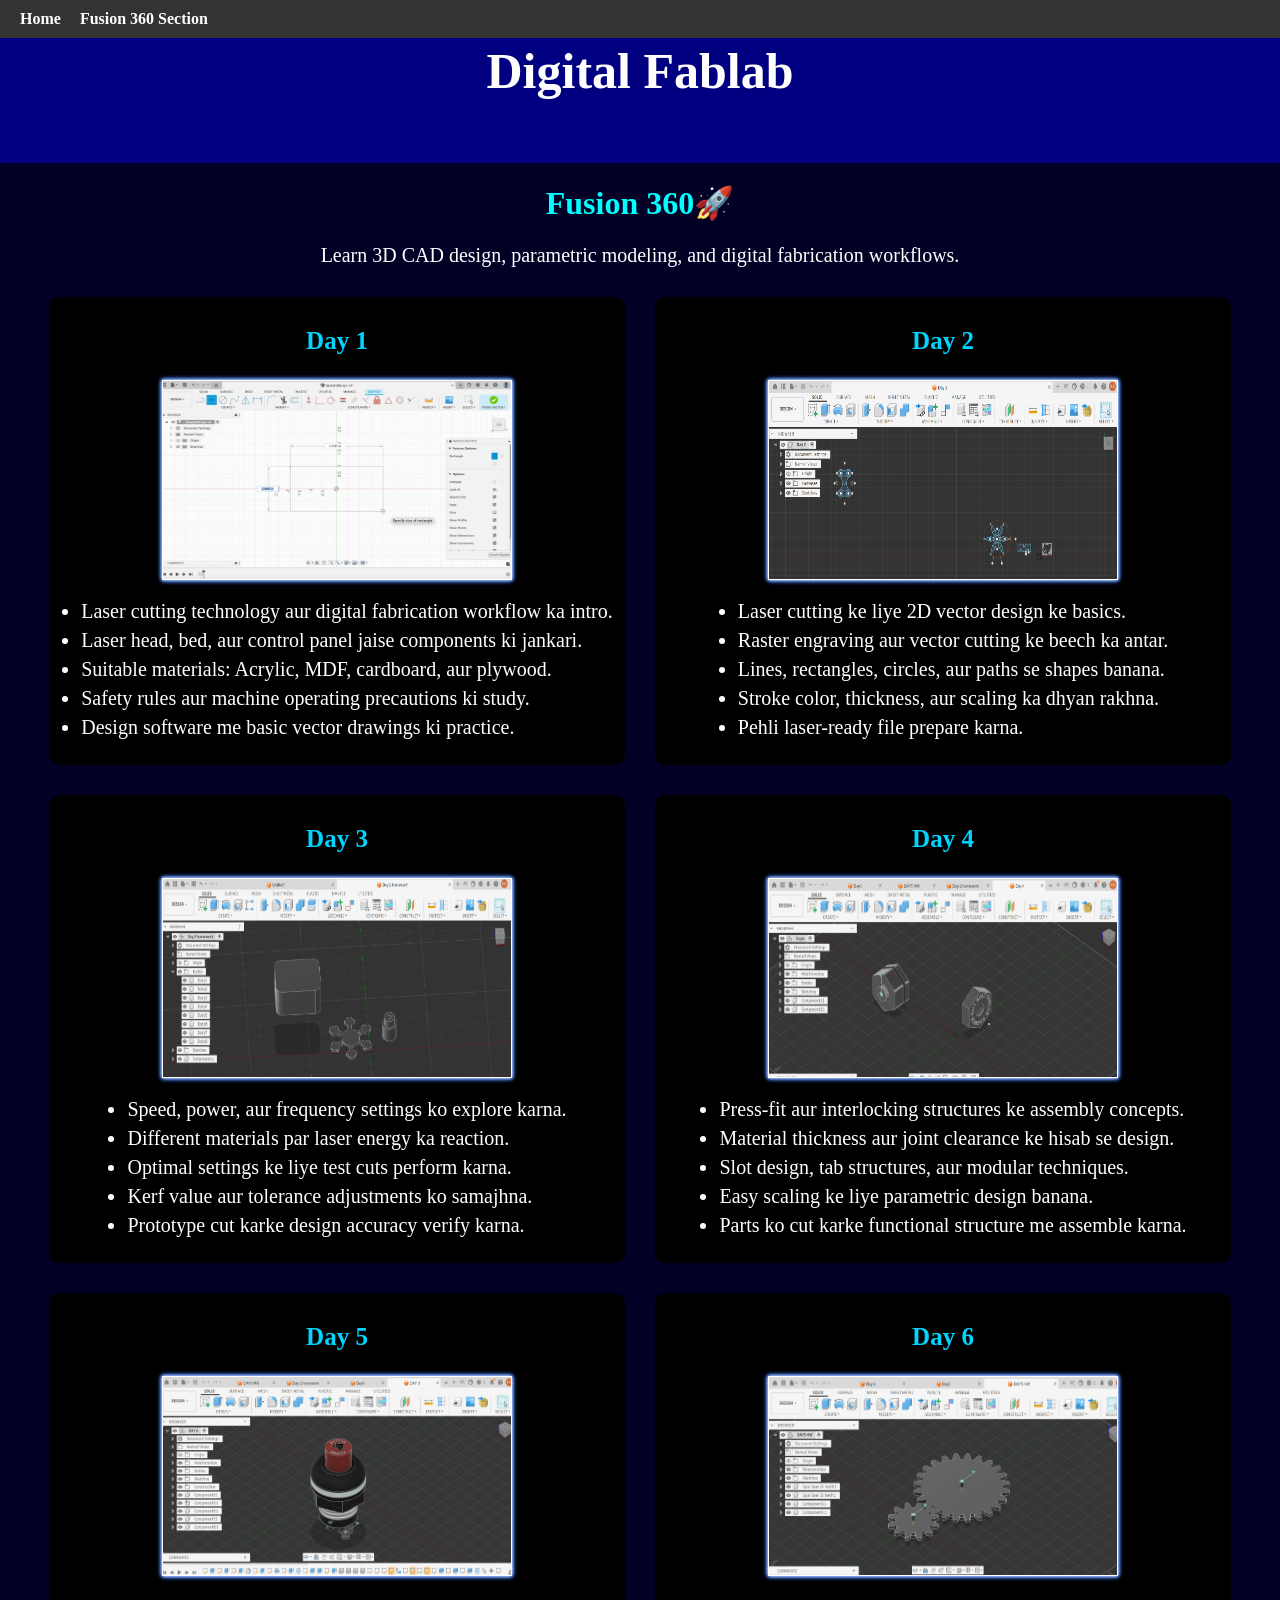
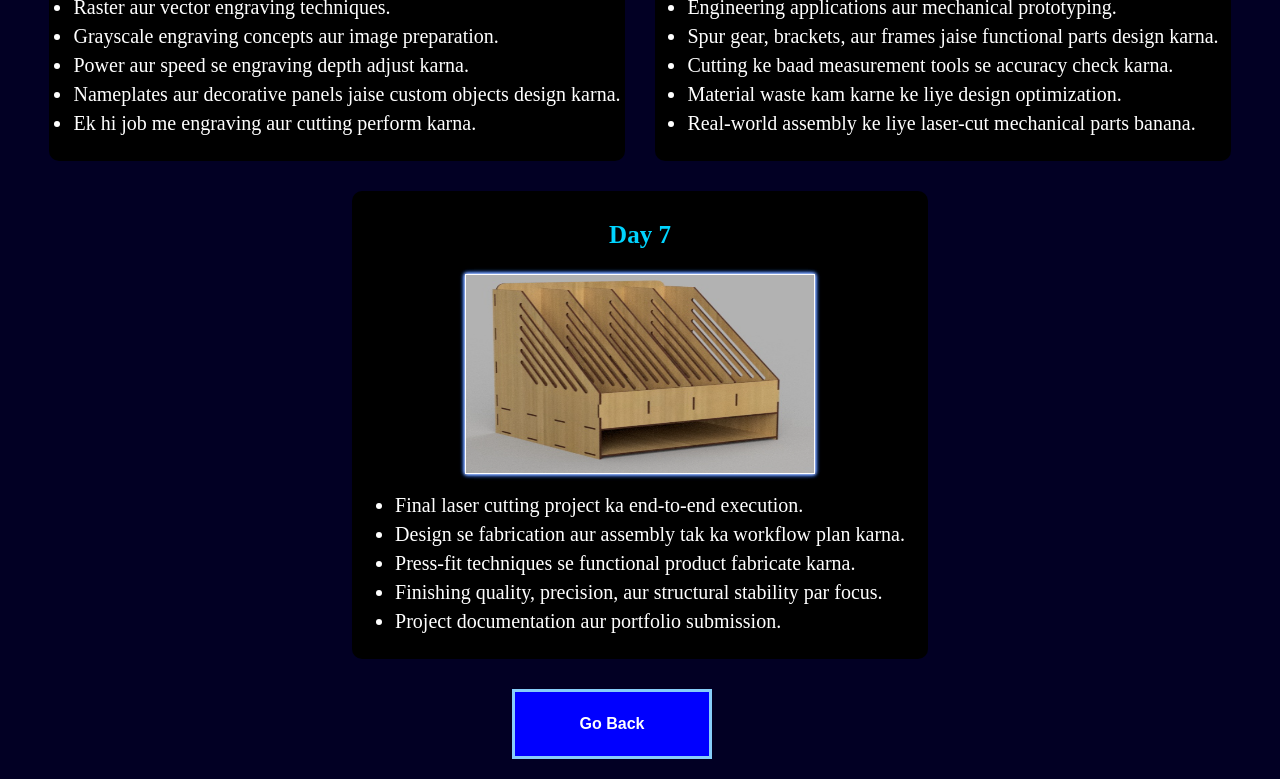
==== mywebsec3.html @ 922c1e90 "Add files via upload" ====
<!DOCTYPE html>
<html lang="en">
<head>
  <meta charset="UTF-8">
  <meta name="viewport" content="width=device-width, initial-scale=1.0">
  <title>Digital Fablab - Laser Cutting Workshop</title>
  <link href="./style.css" rel="stylesheet">
  <style>
    html, body {
      height: auto;
      overflow-y: auto;
      margin: 0;
      padding: 0;
      /* Smooth scrolling for anchor links */
      scroll-behavior: smooth; 
    }

    /* Basic navbar styling */
    nav {
      background-color: #333;
      padding: 10px 20px;
    }

    nav a {
      color: #fff;
      text-decoration: none;
      margin-right: 15px;
      font-weight: bold;
    }

    nav a:hover {
      text-decoration: underline;
    }

    .box-points {
      text-align: left;
      padding-left: 20px;
    }

    .box-points li {
      margin-bottom: 6px;
    }
  </style>
</head>
<body>

  <!-- Navigation Bar with Anchor Links -->
  <nav>
    <a href="#digfab-top">Home</a>
    <a href="#webdev">Fusion 360 Section</a>
  </nav>

  <div class="digfab" id="digfab-top">
    <h1 id="y">Digital Fablab</h1>
  </div>

  <!-- Target Section with ID -->
  <h1 id="webdev">Fusion 360🚀</h1> 
  <p class="pardev">Learn 3D CAD design, parametric modeling, and digital fabrication workflows.</p>

  <div class="badabox">

    <div class="chhotobox">
      <h1>Day 1</h1>
      <img src="./photos/auto11.png" alt="Day 1 - Intro to Laser Cutting">
      <ul class="box-points">
        <li>Laser cutting technology aur digital fabrication workflow ka intro.</li>
        <li>Laser head, bed, aur control panel jaise components ki jankari.</li>
        <li>Suitable materials: Acrylic, MDF, cardboard, aur plywood.</li>
        <li>Safety rules aur machine operating precautions ki study.</li>
        <li>Design software me basic vector drawings ki practice.</li>
      </ul>
    </div>

    <div class="chhotobox">
      <h1>Day 2</h1>
      <img src="./photos/auto1.png" alt="Day 2 - 2D Vector Design">
      <ul class="box-points">
        <li>Laser cutting ke liye 2D vector design ke basics.</li>
        <li>Raster engraving aur vector cutting ke beech ka antar.</li>
        <li>Lines, rectangles, circles, aur paths se shapes banana.</li>
        <li>Stroke color, thickness, aur scaling ka dhyan rakhna.</li>
        <li>Pehli laser-ready file prepare karna.</li>
      </ul>
    </div>

    <div class="chhotobox">
      <h1>Day 3</h1>
      <img src="./photos/auto3.png" alt="Day 3 - Machine Parameters">
      <ul class="box-points">
        <li>Speed, power, aur frequency settings ko explore karna.</li>
        <li>Different materials par laser energy ka reaction.</li>
        <li>Optimal settings ke liye test cuts perform karna.</li>
        <li>Kerf value aur tolerance adjustments ko samajhna.</li>
        <li>Prototype cut karke design accuracy verify karna.</li>
      </ul>
    </div>

    <div class="chhotobox">
      <h1>Day 4</h1>
      <img src="./photos/auto4.png" alt="Day 4 - Assembly Design">
      <ul class="box-points">
        <li>Press-fit aur interlocking structures ke assembly concepts.</li>
        <li>Material thickness aur joint clearance ke hisab se design.</li>
        <li>Slot design, tab structures, aur modular techniques.</li>
        <li>Easy scaling ke liye parametric design banana.</li>
        <li>Parts ko cut karke functional structure me assemble karna.</li>
      </ul>
    </div>

    <div class="chhotobox">
      <h1>Day 5</h1>
      <img src="./photos/auto5.png" alt="Day 5 - Engraving Techniques">
      <ul class="box-points">
        <li>Raster aur vector engraving techniques.</li>
        <li>Grayscale engraving concepts aur image preparation.</li>
        <li>Power aur speed se engraving depth adjust karna.</li>
        <li>Nameplates aur decorative panels jaise custom objects design karna.</li>
        <li>Ek hi job me engraving aur cutting perform karna.</li>
      </ul>
    </div>

    <div class="chhotobox">
      <h1>Day 6</h1>
      <img src="./photos/auto6.png" alt="Day 6 - Engineering Prototyping">
      <ul class="box-points">
        <li>Engineering applications aur mechanical prototyping.</li>
        <li>Spur gear, brackets, aur frames jaise functional parts design karna.</li>
        <li>Cutting ke baad measurement tools se accuracy check karna.</li>
        <li>Material waste kam karne ke liye design optimization.</li>
        <li>Real-world assembly ke liye laser-cut mechanical parts banana.</li>
      </ul>
    </div>

    <div class="chhotobox">
      <h1>Day 7</h1>
      <img src="./photos/auto7.png" alt="Day 7 - Final Project">
      <ul class="box-points">
        <li>Final laser cutting project ka end-to-end execution.</li>
        <li>Design se fabrication aur assembly tak ka workflow plan karna.</li>
        <li>Press-fit techniques se functional product fabricate karna.</li>
        <li>Finishing quality, precision, aur structural stability par focus.</li>
        <li>Project documentation aur portfolio submission.</li>
      </ul>
    </div>

  </div>

  <button class="goBackBtn" onclick="history.back()">Go Back</button>
  <script src="./script.js"></script>

</body>
</html>
---- style.css ----
*{
    font-family: Poppins;
}


body {

    align-items: center;
    justify-content: center;
    background-color:#020024;
    height: auto;

}
  





/*---------------------- Welcome site-----------------------*/

.welcome{
    height: 100%;
    width: 100%;
    margin-bottom: 30px;
}
 #welcome-text{
    font-size: 70px;
    font-weight: 900;
    text-align:center ;
    background: linear-gradient(to right, red, blue);
    color: transparent;
    -webkit-background-clip: text;
    -webkit-text-fill-color: transparent;
    transition: all 0.5s ease;
    transform: translateY(-30px);

 }
 #welcome-text{
    animation: twirlIn 1.5s ease-out forwards;

 }
 #welcome-text{
    transform: scale(1.05);
 }

@keyframes twirlIn {
    0%{
        opacity:0;
        transform:rotate(-180deg)scale(0.5);
    }
    60%{
        transform:rotate(15deg)scale(1.05);
    }
    100%{
        opacity:1;
        transform:rotate(0deg)scale(1);
    }
    
}


h2{
    color: white;
    text-align: center;
    margin-top:4px;
    font-size: 32px;
}


@keyframes anime {
    100%{
        text-shadow: 0 0 60px rgba(21, 0 ,255, 0.457);
    }
}

.btnsec{
    display: flex;
    justify-content: center;
    align-items: center;
    align-content: center;
    gap: 50%;
}
.btn{
    margin-top: 9px;
    padding: 10px 20px;
    background-color:blue;
    font-weight: 600;
    color: #fff;
    transition: all ease 0.2s;
    font-family: sans-serif;
    font-size: 1rem;
    cursor: pointer;
    border:0.2rem solid lightskyblue ;
}
.btn:active{
    scale: 0.9;
}
.btnsec button:hover{
    border:0.1rem solid white;
    background-color: transparent;
   
    box-shadow:
     0 0 .2rem #fff, inset 0 0 0.2rem #fff ,0 0 2rem #3877FF,
     inset 0 0 0.3rem #fff, inset 0 0 0.2rem #fff ,0 0 .4rem #3877FF,
     0 0 .4rem #3877FF , inset 0 0 .4rem #3877FF ;
}

.logo img{
    width: 100%;
    height: 100%;
    object-fit: cover;
    display: block;
    margin: auto;
}
.lodoimg{
    display: flex;
    justify-content: center;
    align-items: center;
    align-content: center;
}













/*----------------html----------------*/
html{
    scroll-behavior: smooth;
    
}











/* ----------------------  Nav Section------------------*/



.navbar{
    display: flex;
    justify-content:left;
    align-items: flex-start;
    padding:15px 50px;
    background-color: #070443;
    color: white;
    border-radius: 12px;
    box-shadow: 0 4px 15px rgba(0, 0, 0 ,0.3);
}
.navbar a{
    color: #fff;
    text-decoration: none;
    margin-left: 20px;
    font-weight: 600;
    transition: 0.3s;
    font-size: 20px; 
    position: relative;
    
}
.navbar a:hover{
    color: #00ffff;
    transform: scale(1.1);
}
.navbar a::after{
    content: "";
    position: absolute;
    background: #fff;
    width: 100%;
    height: .1rem;
    left: 0;
    bottom: -5px;
    transform: scaleX(0);
    transform-origin: bottom right;
    transition: transform 0.5s;
}
.navbar a:hover::after{
    transform: scaleX(1);
    transform-origin:bottom left ;
}


#msite{
    display: none;
}









/*-------------Home Section----------------*/

.home-box{
    max-width:1200px;
    background: #111;
    padding: 0px;
    border-radius: 10px;
    box-shadow: 0 0 25px rgba(0, 170, 255, 0.3 );
    margin-top: 0;
    margin-bottom:-20px;
    height: fit-content;
    margin-left: 9px;
    margin-right: 9px;

}

.container{
    min-height: 100vh;
    width: 98%;
    display: flex;
    flex-direction: row-reverse;
    margin-left: 10px;
    margin-right: 20px;
    margin-bottom: 0%;
    
    
}
.left,.right{
    height:90vh;
    display: flex;
    align-items: center;
    flex-direction: row-reverse;
}
.left{
  background-color: #020024; 
   width:80%;
   padding-left: 3rem;
}
.right{
    background-color: darkblue;
   width:80%
}
.icons{
    color: #bbb;
    font-size:1.7rem;
    display: flex;
    flex-direction: column;
    justify-content: center;
    align-items: center;
    gap: 3rem;
    
}


.icons:hover{
    color: #00f0ff;
}
.icons .fa-brands:hover{
    cursor: pointer;
    color:blue;
    background-color: transparent;
}
#main{
    font-size: 70px;
    font-weight: 900;
    background: linear-gradient(to right, red, blue);
    color: transparent;
    -webkit-background-clip: text;
    -webkit-text-fill-color: transparent;
    text-shadow: 0 0 60px rgba(255,0,0,0.457);
    animation: anime 1s infinite alternate;
}
.content {
    margin-left:4rem ;
    display: flex;
    justify-content: right;
    flex-direction: column;
    align-items: flex-start;
    margin-bottom:0;
    padding: 0;
    margin-top: 0;
    line-height: 0.7;
    margin-right:25%;
}
#texthello{
    font-size: 40px;
    color:lightskyblue;
    animation: floatGlow 1s infinite ease-in-out;
}
@keyframes floatGlow{
    0%{
        transform: translateY(0);
        text-shadow: 0 0 5px #00f0ff;
    }
    50%{
       transform: translateY(-15px);
        text-shadow: 0 0 15px #00f0ff; 
    }
    100%{
        transform: translateY(0);
        text-shadow: 0 0 5px #00f0ff;
    }
}

#nametext{
    color: #fff;
    font-size: 1.1rem;
    line-height: 1.8rem;

}
.btncont{
    display: flex;
    flex-direction: row;
    justify-content: space-between;
    margin-right: 32px;
}


.right{
    display: flex;
    background: linear-gradient( to left, navy , #262525 70%);
    width: 30%;

}
.design .circle{
  aspect-ratio: 1;
  position: absolute;
  border-radius: 50%;
  top:55%;
  left: 72%;
  transform: translate(-50%,-50%);
}
.circle:nth-child(1){
    background:linear-gradient(90deg, transparent 36%, #262525 74%);
    width: 30rem;


}
.circle:nth-child(2){
    background-image:url("./photos/images.jpg");
    width : 22rem;
    background-size: 100%;
    background-repeat: no-repeat;
    border:0.1rem solid white;
    box-shadow:
     0 0 1rem #fff, inset 0 0 1rem #fff ,0 0 2rem #3877FF,
     inset 0 0 1rem #fff, inset 0 0 1rem #fff ,0 0 2rem #3877FF,
     0 0 4rem #3877FF , inset 0 0 4rem #3877FF ;
    
}











/*---------------About Section----------------------*/

.my h2{
    color: #ff69b4;
}
.about-box{
    max-width: 1000px;
    margin: auto;
    background: #111;
    padding: 40px;
    border-radius: 20px;
    box-shadow: 0 0 25px rgba(0, 170, 255, 0.3 );

}
#about{
    padding: 50px;
}
#abt{
    color: aqua;
    text-align: center;
    font-size: 40px;
    margin-bottom: 30px;
}
.flx{
    display: flex;
    align-items: flex-start;
    justify-content: space-between;
    flex-wrap: wrap;
    gap: 10px;
    flex-direction: row;
    width: 100%;
}
.my{
    flex: 1;
    color: #fff;
    text-align: left;
    display: flex;
    align-items: flex-start;
    flex-direction: column;
    width:80%;
}
.avif{
    flex: 1;
    display: flex;
    justify-content: flex-start;
    width: 20%;
}
.avif img{
    width: 300px;
    height:300px ;
    border-radius: 50%;
    object-fit: cover;
    border: 5px solid #00aaff;
    box-shadow: 
    0 0 20px #00aaff
    0 0 40px rgba(0, 170, 255, 0.5);
    margin-top: 2px;
    margin-left: 40px;

}
.avif img:hover{
     border:0.1rem solid white;
    box-shadow:
     0 0 .2rem #fff, inset 0 0 0.2rem #fff ,0 0 2rem #3877FF,
     inset 0 0 0.3rem #fff, inset 0 0 0.2rem #fff ,0 0 .4rem #3877FF,
     0 0 .4rem #3877FF , inset 0 0 .4rem #3877FF ;
}
.skill10{
    text-align: start;
}
.skill10 button{
    color: #fff;
    background-color: navy;
    font-size: 15px;
    border-color: lightskyblue;
}
.skill10 button:hover{
    border:0.1rem solid white;
    background-color: transparent;
   
    box-shadow:
     0 0 .2rem #fff, inset 0 0 0.2rem #fff ,0 0 2rem #3877FF,
     inset 0 0 0.3rem #fff, inset 0 0 0.2rem #fff ,0 0 .4rem #3877FF,
     0 0 .4rem #3877FF , inset 0 0 .4rem #3877FF ;
}
    
    







/*------------------Education------------------*/
.edu-box{

    max-width: 1000px;
    margin: auto;
    background: #111;
    padding: 40px;
    border-radius: 20px;
    box-shadow: 0 0 25px rgba(0, 170, 255, 0.3 );
    display: flex;
    flex-direction: column;

}
#education{
    color: white;
}
.year{
    color: pink;
    margin-top: 2rem;
}
.content p{
    color: #fff;
    margin-top: .5rem;
}
.content h3{
    color: #00ffff;
}
.edu{
    color: #00ffff;
}












/*------------------Projects-------------------*/
.pro-box{
    max-width: 1000px;
    margin: auto;
    background: #111;
    padding: 40px;
    border-radius: 20px;
    box-shadow: 0 0 25px rgba(0, 170, 255, 0.3 );
    display: flex;
    flex-direction:column;


}

.mod-box{
    display: flex;
    flex-direction: row;
    flex-wrap: wrap;
    gap: 30px;
    justify-content: center;
    border-color: lightskyblue;

}
.probox h2{
    color:#ff69b4;
}
.probox p{
    color: #bbb;
    text-align: start;
}
.probox h3{
    color: #00aaff;
}
#mp{
    color: #00f0ff;
    text-align: center;
    margin-bottom: 40px;
}
.probox{
    border-radius: 8px;
    padding: 15px;
    width: 250px;
    text-align: center;
    transition: transform 0.3s , box-shadow 0.3s;
    border:0.1rem solid white;
   
}
.probox:hover{
    border:0.1rem solid white;
   
    box-shadow:
     0 0 .5rem #fff, inset 0 0 0.5rem #fff ,0 0 1rem #3877FF,
     inset 0 0 0.5rem #fff, inset 0 0 0.5rem #fff ,0 0 1rem #3877FF,
     0 0 2rem #3877FF , inset 0 0 2rem #3877FF ;
}
.probox img{
    width: 100%;
    height: 120px;
    object-fit: cover;
    border-radius: 10px;
    border-color: lightskyblue;
    margin-bottom: 10px;
}
.box{
    display: flex;
    flex-direction: column;
    gap: 20px;
    
}

.edu-content{
    border-radius: 8px;
    padding: 15px;
    width: 90%;
    text-align: center;
    transition: transform 0.3s , box-shadow 0.3s;
    border:0.1rem solid white;
    
   
}
.edu-content:hover{
    border:0.1rem solid white;
   
    box-shadow:
     0 0 .5rem #fff, inset 0 0 0.5rem #fff ,0 0 1rem #3877FF,
     inset 0 0 0.5rem #fff, inset 0 0 0.5rem #fff ,0 0 1rem #3877FF,
     0 0 2rem #3877FF , inset 0 0 2rem #3877FF ;
}





/*-----------------Modules-------------------*/

.mod {
    max-width: 1000px;
    margin: auto;
    background: #111;
    padding: 40px;
    border-radius: 20px;
    box-shadow: 0 0 25px rgba(0, 170, 255, 0.3 );
    display: flex;
    flex-direction:column;
    align-items: center;
    justify-content: center;
}
.btnres{
   margin-top: 9px;
    padding: 10px 20px;
    background-color:blue;
    font-weight: 600;
    color: #fff;
    transition: all ease 0.2s;
    font-family: sans-serif;
    font-size: 1rem;
    cursor: pointer;
    border:0.2rem solid lightskyblue ;
    height: 15px;
    margin-right: 16px;
    margin-left: 16px;
}
.btnres:hover{
    background-color: transparent;
    color: pink;
    border-color: lightskyblue;
    background-color: transparent;
}


.mod h1{
    color: #00ffff;
    font-size: 35px;
}
.mod .line{
    display: flex;
    gap: 40px;
    margin-top: 22px;
    margin-left: 30px;
    margin-right: 30px;
}
.modhead{
    display: flex;
    align-items: center;
    justify-content: center;
}
.boxs{
     border-radius: 8px;
    padding: 15px;
    width: 250px;
    text-align: center;
    transition: transform 0.3s , box-shadow 0.3s;
    border:0.1rem solid white;
    display: flex;
    flex-direction:column;
    align-items: center;
    justify-content: center;

}
.boxs img{
    width: 100%;
    height: 120px;
    object-fit: cover;
    border-radius: 10px;
    border-color: lightskyblue;
    margin-bottom: 10px;
}
.boxs:hover{
     border:0.1rem solid white;
   
    box-shadow:
     0 0 .5rem #fff, inset 0 0 0.5rem #fff ,0 0 1rem #3877FF,
     inset 0 0 0.5rem #fff, inset 0 0 0.5rem #fff ,0 0 1rem #3877FF,
     0 0 2rem #3877FF , inset 0 0 2rem #3877FF ;

}
.boxs h2{
    color: white;
    font-size: 20px;
}













/*---------------------Message--------------------*/

.message{
     max-width: 1000px;
    margin: auto;
    background: #111;
    padding: 40px;
    border-radius: 20px;
    box-shadow: 0 0 25px rgba(0, 170, 255, 0.3 );
    display: flex;
    flex-direction:column;
    align-items: center;
    justify-content: center;

}

.message h2{
    color: #00ffff;

}
.message h3{
    color: white;
    font-size: 20px;
    margin-top:0;
}
.message input{
    margin-bottom: 3px;
    width: 300px;
    height:35px;
}
.message textarea{
    width: 600px;
    height: 80px;
}
.message input:hover{
    border:0.1rem solid white;
    box-shadow:
     0 0 0.3rem #fff, inset 0 0 0.5rem #fff ,0 0 0.5rem #3877FF,
     inset 0 0 0.3rem #fff, inset 0 0 0.3rem #fff ,0 0 .5rem #3877FF,
     0 0 .5rem #3877FF , inset 0 0 .5rem #3877FF ;
}
.message textarea:hover{
    border:0.1rem solid white;
    box-shadow:
     0 0 0.3rem #fff, inset 0 0 0.5rem #fff ,0 0 0.5rem #3877FF,
     inset 0 0 0.3rem #fff, inset 0 0 0.3rem #fff ,0 0 .5rem #3877FF,
     0 0 .5rem #3877FF , inset 0 0 .5rem #3877FF ;
}
.subbtn{
    display: flex;
    gap:10px;
}
.subbtn input{
    padding: 5px 12px;
    font-size: 12px;
    border-radius: 5px;
    cursor: pointer;
}
.subbtn input[type="submit"]{
    background-color:#121038;
    color: aliceblue;
    font-size: 20px;
    border-color: lightskyblue;
}
.subbtn input[type="reset"]{
    background-color: #121038;
    color: aliceblue;
    font-size: 20px;
    border-color: lightskyblue;
}
.subbtn input:hover{
    background-color: #111;
}
.subbtn input:hover{
    background-color: #111;
}
.desec{
    max-width: 1000px;
    margin: auto;
    background: #111;
    padding: 40px;
    border-radius: 20px;
    box-shadow: 0 0 25px rgba(0, 170, 255, 0.3 );
    display: flex;
    flex-direction:column;
    align-items: center;
    justify-content: center;
    margin-top: 20px;
    margin-bottom: 20px;

}
.declar{margin-top: 9px;
    padding: 10px 20px;
    background-color:blue;
    font-weight: 600;
    color: #fff;
    transition: all ease 0.2s;
    font-family: sans-serif;
    font-size: 1rem;
    cursor: pointer;
    border:0.2rem solid lightskyblue ;
    height: 15px;
    margin-right: 16px;
    margin-left: 16px;
}
.declar:hover{
    background-color: transparent;
    color: pink;
    border-color: lightskyblue;
    background-color: transparent;
}








/*---------------------Footer------------------*/

.footer {
  background: linear-gradient(135deg, #000000, #020024, #090979);
  color: white;
  padding: 60px 20px 20px;
  margin-top: 50px;
}

/* 🔥 Main layout */
.footer-container {
  display: flex;
  justify-content: space-between;
  flex-wrap: nowrap;   /* sab ek line me */
  gap: 40px;
}

/* 🔥 Columns */
.footer-box {
  flex: 1;
  min-width: 0;   /* important fix */
  transition: 0.3s;
}

.footer-box:hover {
  transform: translateY(-5px);
}

/* 🔹 Headings */
.footer-box h2 {
  font-size: 26px;
  background: linear-gradient(90deg, #00f2fe, #4facfe);
  -webkit-background-clip: text;
  -webkit-text-fill-color: transparent;
}

.footer-box h3 {
  color: #00f2fe;
  margin-bottom: 15px;
}

/* 🔹 Text */
.footer-box p {
  font-size: 14px;
  color: #ccc;
  line-height: 1.6;
}

/* 🔹 Links */
.footer-box ul {
  list-style: none;
  padding: 0;
}

.footer-box ul li {
  margin: 8px 0;
}

.footer-box ul li a {
  text-decoration: none;
  color: #aaa;
  transition: 0.3s;
}

.footer-box ul li a:hover {
  color: #00f2fe;
  padding-left: 5px;
}

/* 🔥 Icons (bade + hover) */
.social-icons i {
  font-size: 26px;   /* bada size */
  margin-right: 15px;
  transition: 0.3s;
  cursor: pointer;
}

.social-icons i:hover {
  color: #00f2fe;
  transform: scale(1.2);
}

/* 🔹 Bottom */
.footer-bottom {
  text-align: center;
  margin-top: 30px;
  border-top: 1px solid rgba(255,255,255,0.2);
  padding-top: 15px;
  font-size: 14px;
  color: #bbb;
}




.logo{
    width: 200px;
    height: 200px;
    border-radius: 50%;
    object-fit: cover;
    border: 4px solid #00d4ff;
    display: flex;
    margin-left: 40%;
    margin-right: 50%;
}









/*------------Module1------------------*/

#webSection{
    display: none;
    padding: 40px;
    background-color: #f5f5f5;
    margin-top: 20px;
    text-align: center;
}

#webSection h1{
    color: #333;
    font-size: 32px;
}

#webSection p{
    font-size: 18px;
    color: #555;
}

.boxs h2{
    cursor: pointer;
}
.webbtnmod{
    display: flex;
    justify-content: center;
    align-items: center;
    text-align: center;
}
#exploreBtn{
     margin-top: 8px;
    padding: 10px 20px;
    background-color:blue;
    font-weight: 600;
    color: #fff;
    transition: all ease 0.2s;
    font-family: sans-serif;
    font-size: 1rem;
    cursor: pointer;
    border:0.2rem solid lightskyblue ;
    height: 15px;
    margin-right: 16px;
    margin-left: 16px;
    text-align: center;
    width: 100px;
    height: 50px;
    
}
#exploreBtn:hover{
    background-color: transparent;
    color: pink;
    border-color: lightskyblue;
    background-color: transparent;
}



#moretab{
    margin-top: 8px;
    padding: 10px 20px;
    background-color:blue;
    font-weight: 600;
    color: #fff;
    transition: all ease 0.2s;
    font-family: sans-serif;
    font-size: 1rem;
    cursor: pointer;
    border:0.2rem solid lightskyblue ;
    height: 15px;
    margin-right: 16px;
    margin-left: 16px;
    text-align: center;
    width: 100px;
    height: 50px;
    
}
#moretab:hover{
    background-color: transparent;
    color: pink;
    border-color: lightskyblue;
    background-color: transparent;
    background-color: #090979;
}
.digfab{
    background-color:navy;
    margin:0;
    height:auto;
    width: 100%;
    display: flex;
    justify-content: center;
    align-items: center;
    
}
#y{
    font-size: 50px;
    font-weight: 900;
    text-align:center ;
   background-color: white;
    color: transparent;
    -webkit-background-clip: text;
    -webkit-text-fill-color: transparent;
    transition: all 0.5s ease;
    transform: translateY(-30px);


 }
 .goBackBtn{
     margin-top: 20px;
    padding: 10px 20px;
    background-color:blue;
    font-weight: 600;
    color: #fff;
    transition: all ease 0.2s;
    font-family: sans-serif;
    font-size: 1rem;
    cursor: pointer;
    border:0.2rem solid lightskyblue ;
    height: 15px;
    margin-right: 50%;
    margin-left: 40%;
    text-align: center;
    width: 200px;
    height: 70px;
    display: flex;
    justify-content: center;
    text-align: center;
    align-items: center;
    margin-bottom: 20px;

 }
 .goBackBtn:hover{
    background-color: transparent;
    color: pink;
    border-color: lightskyblue;
    background-color: transparent;
    background-color: #090979;
 }
 #webdev{
    color: #00ffff;
    text-align: center;

 }
 .pardev{
    color: white;
    text-align: center;
    font-size: 20px;

 }


 .badabox {
  display: flex;
  flex-wrap: wrap; /* Boxes ko next line me le aayega */
  gap: 30px;       /* Boxes ke beech gap */
  justify-content: center; /* Center alignment */
  min-height: fit-content;
  flex-direction: row;
  margin-bottom: 30px;
  margin-top: 30px;
}

.chhotobox {
  flex: 0 0 45%;   /* Har box 45% width lega, 2 per line */
  height:auto;
  width: 50%;   /* Box ki height */
  background-color: black;
  color: white;
  display: flex;
  align-items: center;
  justify-content: center;
  font-size: 24px;
  border-radius: 10px;
  transition: transform 0.3s , box-shadow 0.3s;
  flex-direction: column;

}
.chhotobox img{
    width: 350px;
    height: 200px;
    box-sizing: border-box;
    border:0.1rem solid white;
    box-shadow:
     0 0 0.2rem #fff, inset 0 0 0.3rem #fff ,0 0 0.3rem #3877FF,
     inset 0 0 0.2rem #fff, inset 0 0 0.2rem #fff ,0 0 .3rem #3877FF,
     0 0 .3rem #3877FF , inset 0 0 .3rem #3877FF ;

    
}
.chhotobox h1{
    color: #00d4ff;
    font-size: 25px;
    margin-top: 30px;
    margin-bottom: 25px;
}
.chhotobox h2{
    color: pink;
    font-size:20px ;
    margin-top: 23px;
    margin-bottom: 3px;
}
.chhotobox ul{
    font-size: 20px;
}
.chhotobox:hover{
    border:0.1rem solid white;
    box-shadow:
     0 0 0.3rem #fff, inset 0 0 0.5rem #fff ,0 0 0.5rem #3877FF,
     inset 0 0 0.3rem #fff, inset 0 0 0.3rem #fff ,0 0 .5rem #3877FF,
     0 0 .5rem #3877FF , inset 0 0 .5rem #3877FF ;

}





@media screen and (max-width: 768px) {
    .container {
        flex-direction: column;
        width: 95%;
    }
}






#uiuxExploreBtn{
    margin-top: 8px;
    padding: 10px 20px;
    background-color:blue;
    font-weight: 600;
    color: #fff;
    transition: all ease 0.2s;
    font-family: sans-serif;
    font-size: 1rem;
    cursor: pointer;
    border:0.2rem solid lightskyblue ;
    height: 15px;
    margin-right: 16px;
    margin-left: 16px;
    text-align: center;
    width: 100px;
    height: 50px;
    
}
#uiuxExploreBtn:hover{
    background-color: transparent;
    color: pink;
    border-color: lightskyblue;
    background-color: transparent;
    background-color: #090979;
}


#cadExploreBtn
{
    margin-top: 8px;
    padding: 10px 20px;
    background-color:blue;
    font-weight: 600;
    color: #fff;
    transition: all ease 0.2s;
    font-family: sans-serif;
    font-size: 1rem;
    cursor: pointer;
    border:0.2rem solid lightskyblue ;
    height: 15px;
    margin-right: 16px;
    margin-left: 16px;
    text-align: center;
    width: 100px;
    height: 50px;
    
}
#cadExploreBtn:hover{
    background-color: transparent;
    color: pink;
    border-color: lightskyblue;
    background-color: transparent;
    background-color: #090979;
}



#javaExploreBtn
{
    margin-top: 8px;
    padding: 10px 20px;
    background-color:blue;
    font-weight: 600;
    color: #fff;
    transition: all ease 0.2s;
    font-family: sans-serif;
    font-size: 1rem;
    cursor: pointer;
    border:0.2rem solid lightskyblue ;
    height: 15px;
    margin-right: 16px;
    margin-left: 16px;
    text-align: center;
    width: 100px;
    height: 50px;
    
}
#javaExploreBtn:hover{
    background-color: transparent;
    color: pink;
    border-color: lightskyblue;
    background-color: transparent;
    background-color: #090979;
}




#msite{
    display: none;
}
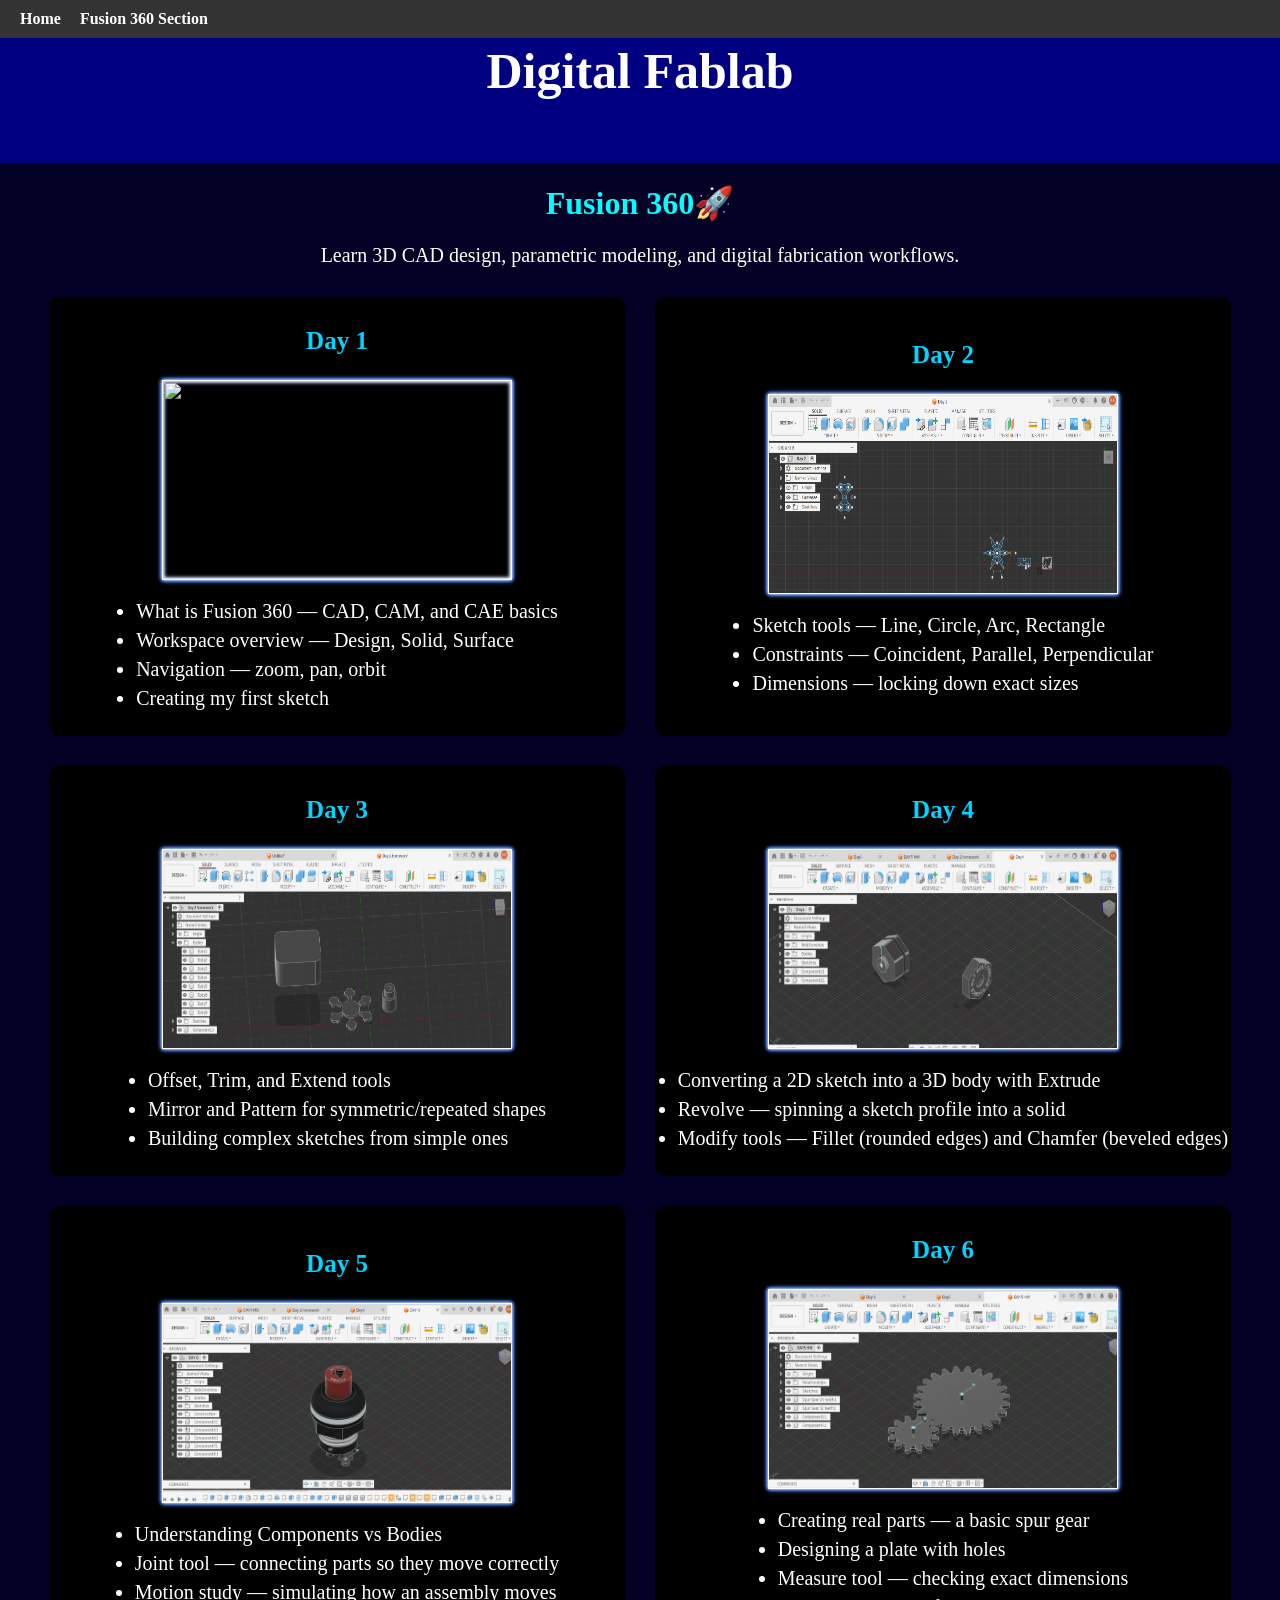
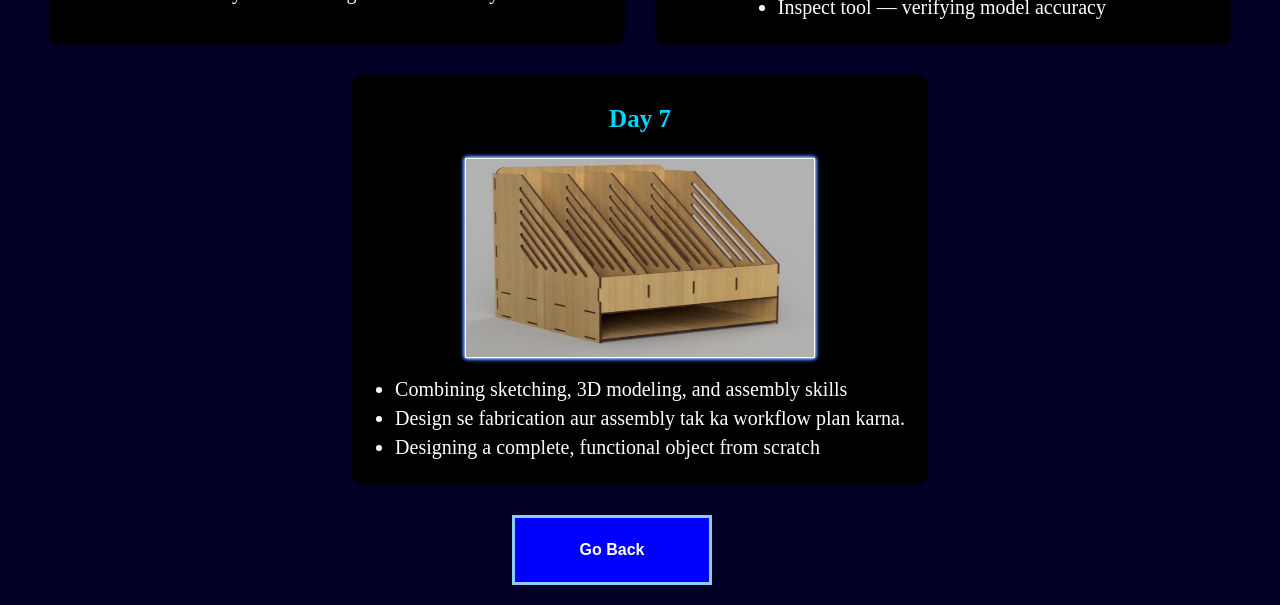
==== commit a961a102: "Update mywebsec3.html" ====
--- a/mywebsec3.html
+++ b/mywebsec3.html
@@ -62,13 +62,12 @@
 
     <div class="chhotobox">
       <h1>Day 1</h1>
-      <img src="./photos/auto11.png" alt="Day 1 - Intro to Laser Cutting">
+      <img src="">
       <ul class="box-points">
-        <li>Laser cutting technology aur digital fabrication workflow ka intro.</li>
-        <li>Laser head, bed, aur control panel jaise components ki jankari.</li>
-        <li>Suitable materials: Acrylic, MDF, cardboard, aur plywood.</li>
-        <li>Safety rules aur machine operating precautions ki study.</li>
-        <li>Design software me basic vector drawings ki practice.</li>
+        <li>What is Fusion 360 — CAD, CAM, and CAE basics</li>
+        <li>Workspace overview — Design, Solid, Surface</li>
+        <li>Navigation — zoom, pan, orbit</li>
+        <li>Creating my first sketch</li>
       </ul>
     </div>
 
@@ -76,11 +75,9 @@
       <h1>Day 2</h1>
       <img src="./photos/auto1.png" alt="Day 2 - 2D Vector Design">
       <ul class="box-points">
-        <li>Laser cutting ke liye 2D vector design ke basics.</li>
-        <li>Raster engraving aur vector cutting ke beech ka antar.</li>
-        <li>Lines, rectangles, circles, aur paths se shapes banana.</li>
-        <li>Stroke color, thickness, aur scaling ka dhyan rakhna.</li>
-        <li>Pehli laser-ready file prepare karna.</li>
+        <li>Sketch tools — Line, Circle, Arc, Rectangle</li>
+        <li>Constraints — Coincident, Parallel, Perpendicular</li>
+        <li>Dimensions — locking down exact sizes</li>
       </ul>
     </div>
 
@@ -88,11 +85,10 @@
       <h1>Day 3</h1>
       <img src="./photos/auto3.png" alt="Day 3 - Machine Parameters">
       <ul class="box-points">
-        <li>Speed, power, aur frequency settings ko explore karna.</li>
-        <li>Different materials par laser energy ka reaction.</li>
-        <li>Optimal settings ke liye test cuts perform karna.</li>
-        <li>Kerf value aur tolerance adjustments ko samajhna.</li>
-        <li>Prototype cut karke design accuracy verify karna.</li>
+        <li>Offset, Trim, and Extend tools</li>
+        <li>Mirror and Pattern for symmetric/repeated shapes</li>
+        <li>Building complex sketches from simple ones</li>
+        
       </ul>
     </div>
 
@@ -100,11 +96,9 @@
       <h1>Day 4</h1>
       <img src="./photos/auto4.png" alt="Day 4 - Assembly Design">
       <ul class="box-points">
-        <li>Press-fit aur interlocking structures ke assembly concepts.</li>
-        <li>Material thickness aur joint clearance ke hisab se design.</li>
-        <li>Slot design, tab structures, aur modular techniques.</li>
-        <li>Easy scaling ke liye parametric design banana.</li>
-        <li>Parts ko cut karke functional structure me assemble karna.</li>
+        <li>Converting a 2D sketch into a 3D body with Extrude</li>
+        <li>Revolve — spinning a sketch profile into a solid</li>
+        <li>Modify tools — Fillet (rounded edges) and Chamfer (beveled edges)</li>
       </ul>
     </div>
 
@@ -112,11 +106,9 @@
       <h1>Day 5</h1>
       <img src="./photos/auto5.png" alt="Day 5 - Engraving Techniques">
       <ul class="box-points">
-        <li>Raster aur vector engraving techniques.</li>
-        <li>Grayscale engraving concepts aur image preparation.</li>
-        <li>Power aur speed se engraving depth adjust karna.</li>
-        <li>Nameplates aur decorative panels jaise custom objects design karna.</li>
-        <li>Ek hi job me engraving aur cutting perform karna.</li>
+        <li>Understanding Components vs Bodies</li>
+        <li>Joint tool — connecting parts so they move correctly</li>
+        <li>Motion study — simulating how an assembly moves</li>
       </ul>
     </div>
 
@@ -124,11 +116,10 @@
       <h1>Day 6</h1>
       <img src="./photos/auto6.png" alt="Day 6 - Engineering Prototyping">
       <ul class="box-points">
-        <li>Engineering applications aur mechanical prototyping.</li>
-        <li>Spur gear, brackets, aur frames jaise functional parts design karna.</li>
-        <li>Cutting ke baad measurement tools se accuracy check karna.</li>
-        <li>Material waste kam karne ke liye design optimization.</li>
-        <li>Real-world assembly ke liye laser-cut mechanical parts banana.</li>
+        <li>Creating real parts — a basic spur gear</li>
+        <li>Designing a plate with holes</li>
+        <li>Measure tool — checking exact dimensions</li>
+        <li>Inspect tool — verifying model accuracy</li>
       </ul>
     </div>
 
@@ -136,11 +127,9 @@
       <h1>Day 7</h1>
       <img src="./photos/auto7.png" alt="Day 7 - Final Project">
       <ul class="box-points">
-        <li>Final laser cutting project ka end-to-end execution.</li>
+        <li>Combining sketching, 3D modeling, and assembly skills</li>
         <li>Design se fabrication aur assembly tak ka workflow plan karna.</li>
-        <li>Press-fit techniques se functional product fabricate karna.</li>
-        <li>Finishing quality, precision, aur structural stability par focus.</li>
-        <li>Project documentation aur portfolio submission.</li>
+        <li>Designing a complete, functional object from scratch</li>
       </ul>
     </div>
 
@@ -150,4 +139,4 @@
   <script src="./script.js"></script>
 
 </body>
-</html>+</html>
